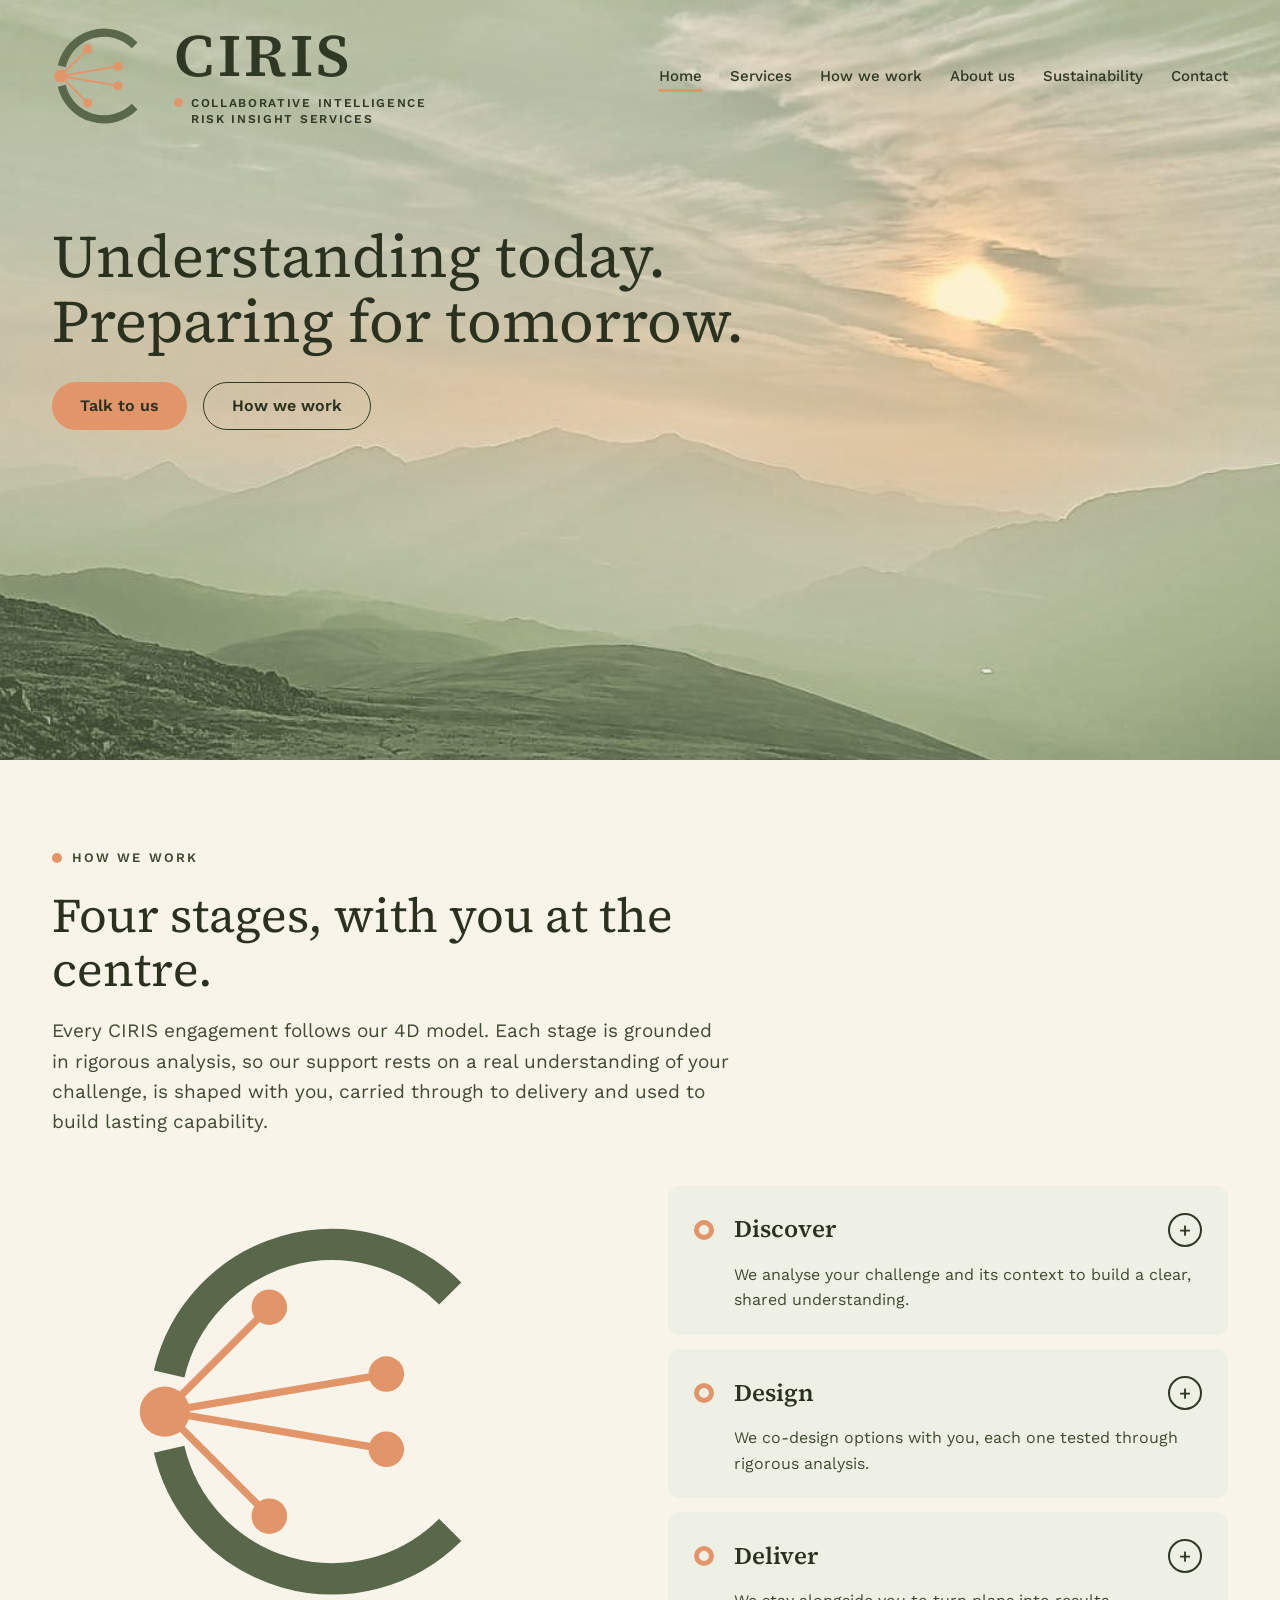
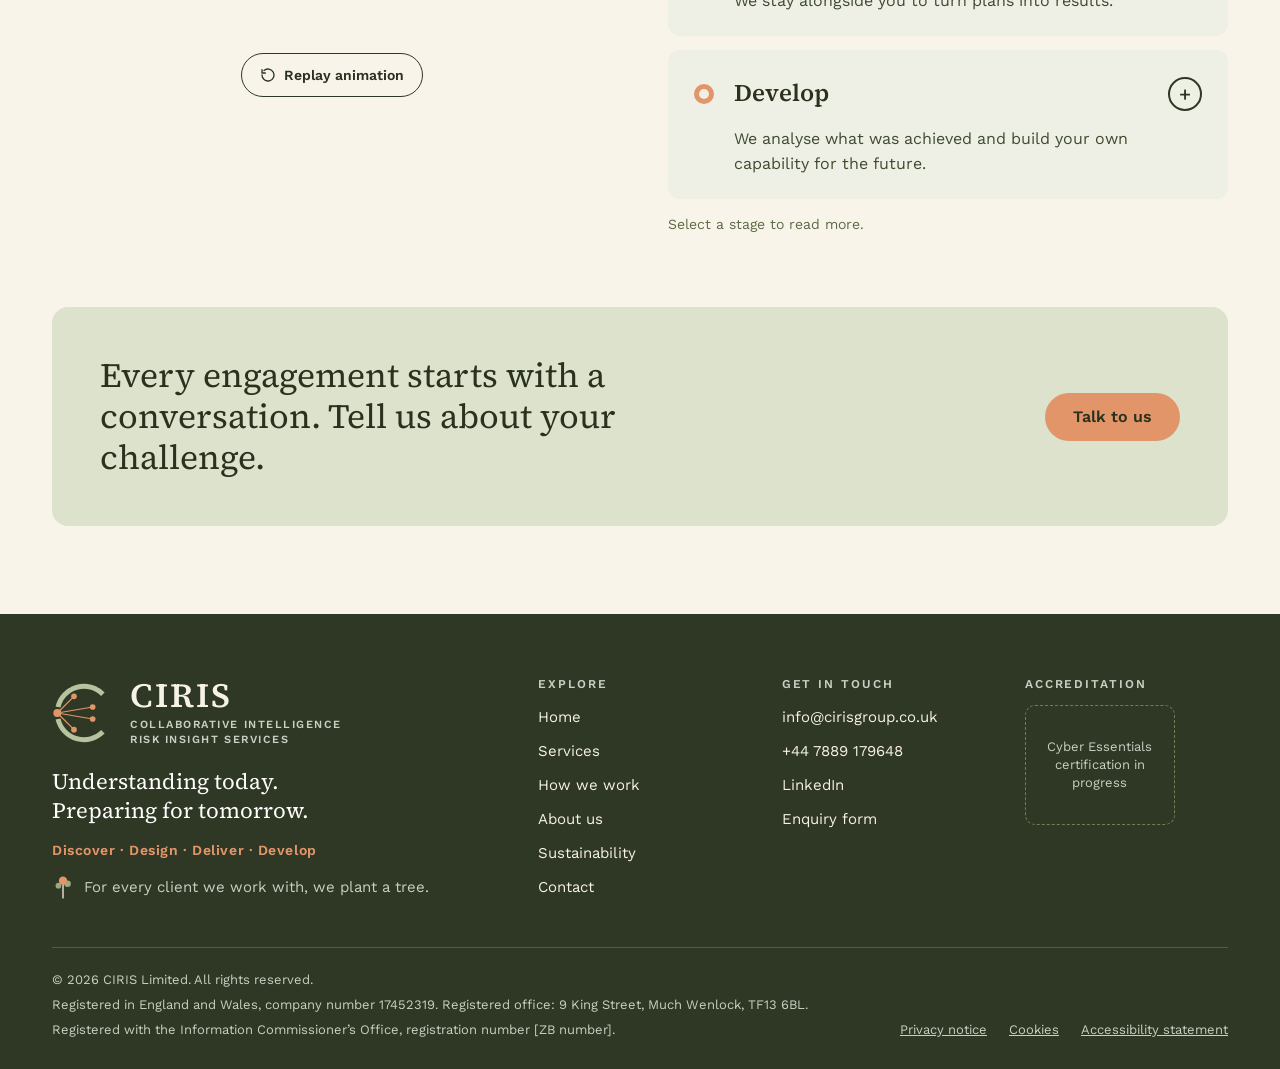
==== index.html @ aa565a88 "First version of the CIRIS website Home with 4D model, Services, About us, Sustainability, Contact, " ====
<!doctype html>
<html lang="en-GB">
<head>
<meta charset="utf-8">
<meta name="viewport" content="width=device-width, initial-scale=1">
<title>CIRIS | Collaborative Intelligence Risk Insight Services</title>
<meta name="description" content="CIRIS helps organisations understand complexity, anticipate change and act with confidence, through intelligence, risk and analysis expertise built in policing and public service.">
<meta name="theme-color" content="#2F3824">
<meta property="og:title" content="CIRIS | Collaborative Intelligence Risk Insight Services">
<meta property="og:description" content="CIRIS helps organisations understand complexity, anticipate change and act with confidence, through intelligence, risk and analysis expertise built in policing and public service.">
<meta property="og:type" content="website">
<meta property="og:image" content="https://cirisgroup.co.uk/assets/img/hero-landscape.jpg">
<link rel="icon" href="favicon.svg" type="image/svg+xml">
<link rel="preload" href="assets/fonts/source-serif-4-latin-400-normal.woff2" as="font" type="font/woff2" crossorigin>
<link rel="stylesheet" href="assets/css/site.css">
<script src="assets/js/site.js" defer></script>
</head>
<body>
<a class="skip" href="#main">Skip to content</a>

<section class="hero hero-home">
<img class="hero-img" src="assets/img/hero-landscape.jpg" alt="" width="1600" height="660" fetchpriority="high">
<header class="site-header">
<div class="wrap">
<a class="brand" href="index.html" aria-label="CIRIS home">
<svg class="brand-mark" viewBox="4 4 192 192" aria-hidden="true" focusable="false"><path d="M156.57 43.43 A80 80 0 0 0 22.05 82.0" fill="none" stroke="#59684A" stroke-width="15"/><path d="M22.05 118.0 A80 80 0 0 0 156.57 156.57" fill="none" stroke="#59684A" stroke-width="15"/><line x1="20" y1="100" x2="70" y2="50" stroke="#E3956A" stroke-width="3.5" stroke-linecap="round"/><line x1="20" y1="100" x2="126" y2="82" stroke="#E3956A" stroke-width="3.5" stroke-linecap="round"/><line x1="20" y1="100" x2="126" y2="118" stroke="#E3956A" stroke-width="3.5" stroke-linecap="round"/><line x1="20" y1="100" x2="70" y2="150" stroke="#E3956A" stroke-width="3.5" stroke-linecap="round"/><circle cx="20" cy="100" r="12" fill="#E3956A"/><circle cx="70" cy="50" r="8.5" fill="#E3956A"/><circle cx="126" cy="82" r="8.5" fill="#E3956A"/><circle cx="126" cy="118" r="8.5" fill="#E3956A"/><circle cx="70" cy="150" r="8.5" fill="#E3956A"/></svg>
<span class="brand-text"><span class="brand-name">CIRIS</span><span class="brand-full">Collaborative Intelligence<br>Risk Insight Services</span></span>
</a>
<nav class="main-nav" aria-label="Main">
<ul>
<li><a href="index.html" aria-current="page">Home</a></li>
<li><a href="services.html">Services</a></li>
<li><a href="#how-we-work">How we work</a></li>
<li><a href="about.html">About us</a></li>
<li><a href="sustainability.html">Sustainability</a></li>
<li><a href="contact.html">Contact</a></li>
</ul>
</nav>
</div>
</header>
<div class="wrap hero-body">
<h1>Understanding today.<br>Preparing for tomorrow.</h1>
<div class="btn-row">
<a class="btn btn-primary" href="mailto:info@cirisgroup.co.uk">Talk to us</a>
<a class="btn btn-outline" href="#how-we-work">How we work</a>
</div>
</div>
</section>
<main id="main">
<section id="how-we-work" class="wrap section-head">
<p class="eyebrow">How we work</p>
<h2>Four stages, with you at the centre.</h2>
<p class="lead">Every CIRIS engagement follows our 4D model. Each stage is grounded in rigorous analysis, so our support rests on a real understanding of your challenge, is shaped with you, carried through to delivery and used to build lasting capability.</p>
</section>
<section class="wrap model" aria-label="The 4D model">
<div class="model-graphic">
<svg id="net" class="net" viewBox="-34 -8 268 216" role="img" aria-label="The CIRIS mark becomes the 4D model: four nodes move onto the C as Discover, Design, Deliver and Develop, with the client at the centre.">
<path d="M156.57 43.43 A80 80 0 0 0 22.05 82.0" fill="none" stroke="#59684A" stroke-width="15"/>
<path d="M22.05 118.0 A80 80 0 0 0 156.57 156.57" fill="none" stroke="#59684A" stroke-width="15"/>
<path id="gap" d="M22.05 82.0 A80 80 0 0 0 22.05 118.0" fill="none" stroke="#59684A" stroke-width="15" style="opacity:1"/>
<line class="pulse p1" x1="140" y1="30.72" x2="100" y2="100"/>
<line class="pulse p2" x1="38.72" y1="48.58" x2="100" y2="100"/>
<line class="pulse p3" x1="38.72" y1="151.42" x2="100" y2="100"/>
<line class="pulse p4" x1="140" y1="169.28" x2="100" y2="100"/>
<circle class="ring" cx="100" cy="100" r="22"/>
<line id="s1" x1="100" y1="100" x2="140" y2="30.72" stroke="#E3956A" stroke-width="3.5" stroke-linecap="round"/>
<line id="s2" x1="100" y1="100" x2="38.72" y2="48.58" stroke="#E3956A" stroke-width="3.5" stroke-linecap="round"/>
<line id="s3" x1="100" y1="100" x2="38.72" y2="151.42" stroke="#E3956A" stroke-width="3.5" stroke-linecap="round"/>
<line id="s4" x1="100" y1="100" x2="140" y2="169.28" stroke="#E3956A" stroke-width="3.5" stroke-linecap="round"/>
<circle id="hub" cx="100" cy="100" r="22" fill="#E3956A"/>
<text id="hub-label" class="hublbl" x="100" y="102">CLIENT</text>
<circle id="n1" cx="140" cy="30.72" r="8.5" fill="#E3956A"/>
<circle id="n2" cx="38.72" cy="48.58" r="8.5" fill="#E3956A"/>
<circle id="n3" cx="38.72" cy="151.42" r="8.5" fill="#E3956A"/>
<circle id="n4" cx="140" cy="169.28" r="8.5" fill="#E3956A"/>
<text class="lbl" x="152" y="25">DISCOVER</text>
<text class="lbl end" x="26" y="41">DESIGN</text>
<text class="lbl end" x="26" y="166">DELIVER</text>
<text class="lbl" x="152" y="182">DEVELOP</text>
</svg>
<button type="button" id="replay" class="replay"><svg width="16" height="16" viewBox="0 0 24 24" aria-hidden="true" fill="none" stroke="currentColor" stroke-width="2" stroke-linecap="round" stroke-linejoin="round"><path d="M3 12a9 9 0 1 0 3-6.7"/><path d="M3 4v5h5"/></svg>Replay animation</button>
</div>
<div class="stages">
<ol>
<li><details class="stage">
<summary><span class="stage-title"><h3>Discover</h3><span class="toggle-icon" aria-hidden="true"></span></span><span class="stage-short">We analyse your challenge and its context to build a clear, shared understanding.</span></summary>
<div class="stage-more reveal"><p>We start by understanding you, your needs and the challenge you face. Our analysts examine the information you already hold, identify what is missing and assess the wider context and how the picture may change in the future.</p><p>Everything that follows rests on a clear, evidence-based and shared understanding.</p></div>
</details></li>
<li><details class="stage">
<summary><span class="stage-title"><h3>Design</h3><span class="toggle-icon" aria-hidden="true"></span></span><span class="stage-short">We co-design options with you, each one tested through rigorous analysis.</span></summary>
<div class="stage-more reveal"><p>We work through potential solutions with you, using analysis to test each option against the evidence, the risks and the outcomes you need. We are candid about the strengths and weaknesses of every approach.</p><p>Design concludes with a clear pathway and a solid plan to help you achieve your outcomes.</p></div>
</details></li>
<li><details class="stage">
<summary><span class="stage-title"><h3>Deliver</h3><span class="toggle-icon" aria-hidden="true"></span></span><span class="stage-short">We stay alongside you to turn plans into results.</span></summary>
<div class="stage-more reveal"><p>Too many plans remain on the shelf or fail to realise their intended benefits. We stay alongside you through implementation, providing practical support to turn plans into results and realise the benefits you intended.</p></div>
</details></li>
<li><details class="stage">
<summary><span class="stage-title"><h3>Develop</h3><span class="toggle-icon" aria-hidden="true"></span></span><span class="stage-short">We analyse what was achieved and build your own capability for the future.</span></summary>
<div class="stage-more reveal"><p>Development closes the loop and informs what comes next. Through structured debriefs and evaluation, we analyse the benefits achieved against the outcomes intended and learn from every engagement.</p><p>We then pass that knowledge on through training, workshops and mentoring in analysis, critical thinking, intelligence management and risk management, helping you become more self-sufficient and better prepared for future challenges.</p></div>
</details></li>
</ol>
<p class="hint">Select a stage to read more.</p>
</div>
</section>
<section class="wrap cta-band">
<div class="cta">
<h2>Every engagement starts with a conversation. Tell us about your challenge.</h2>
<a class="btn btn-primary" href="mailto:info@cirisgroup.co.uk">Talk to us</a>
</div>
</section>
</main>
<footer class="site-footer">
<div class="wrap">
<div class="ft-grid">
<div class="ft-brand">
<a class="ft-logo" href="index.html">
<svg class="" viewBox="4 4 192 192" aria-hidden="true" focusable="false"><path d="M156.57 43.43 A80 80 0 0 0 22.05 82.0" fill="none" stroke="#B7C29E" stroke-width="15"/><path d="M22.05 118.0 A80 80 0 0 0 156.57 156.57" fill="none" stroke="#B7C29E" stroke-width="15"/><line x1="20" y1="100" x2="70" y2="50" stroke="#E3956A" stroke-width="3.5" stroke-linecap="round"/><line x1="20" y1="100" x2="126" y2="82" stroke="#E3956A" stroke-width="3.5" stroke-linecap="round"/><line x1="20" y1="100" x2="126" y2="118" stroke="#E3956A" stroke-width="3.5" stroke-linecap="round"/><line x1="20" y1="100" x2="70" y2="150" stroke="#E3956A" stroke-width="3.5" stroke-linecap="round"/><circle cx="20" cy="100" r="12" fill="#E3956A"/><circle cx="70" cy="50" r="8.5" fill="#E3956A"/><circle cx="126" cy="82" r="8.5" fill="#E3956A"/><circle cx="126" cy="118" r="8.5" fill="#E3956A"/><circle cx="70" cy="150" r="8.5" fill="#E3956A"/></svg>
<span><strong>CIRIS</strong><small>Collaborative Intelligence<br>Risk Insight Services</small></span>
</a>
<p class="ft-tag">Understanding today.<br>Preparing for tomorrow.</p>
<p class="ft-4d">Discover · Design · Deliver · Develop</p>
<p class="ft-pledge"><svg width="22" height="24" viewBox="0 0 200 220" aria-hidden="true" focusable="false"><path d="M100 210 L100 70" stroke="#F6F2E7" stroke-width="12" stroke-linecap="round"/><circle cx="58" cy="98" r="26" fill="#9AA982"/><circle cx="142" cy="80" r="30" fill="#9AA982"/><circle cx="100" cy="52" r="38" fill="#E3956A"/></svg><span>For every client we work with, we plant a tree.</span></p>
</div>
<nav aria-label="Footer">
<h2>Explore</h2>
<ul>
<li><a href="index.html">Home</a></li>
<li><a href="services.html">Services</a></li>
<li><a href="index.html#how-we-work">How we work</a></li>
<li><a href="about.html">About us</a></li>
<li><a href="sustainability.html">Sustainability</a></li>
<li><a href="contact.html">Contact</a></li>
</ul>
</nav>
<div>
<h2>Get in touch</h2>
<ul>
<li><a href="mailto:info@cirisgroup.co.uk">info@cirisgroup.co.uk</a></li>
<li><a href="tel:+447889179648">+44 7889 179648</a></li>
<li><a href="#" rel="noopener"><!-- TODO: LinkedIn company page URL -->LinkedIn</a></li>
<li><a href="contact.html">Enquiry form</a></li>
</ul>
</div>
<div>
<h2>Accreditation</h2>
<!-- TODO: replace with the official Cyber Essentials badge once the certificate is issued -->
<div class="badge-slot">Cyber Essentials certification in progress</div>
</div>
</div>
<div class="ft-legal">
<div>
<p>© 2026 CIRIS Limited. All rights reserved.</p>
<p>Registered in England and Wales, company number 17452319. Registered office: 9 King Street, Much Wenlock, TF13 6BL.</p>
<p><!-- TODO: add ICO registration number -->Registered with the Information Commissioner’s Office, registration number [ZB number].</p>
</div>
<ul>
<li><a href="privacy.html">Privacy notice</a></li>
<li><a href="privacy.html#cookies">Cookies</a></li>
<li><a href="accessibility.html">Accessibility statement</a></li>
</ul>
</div>
</div>
</footer>
</body>
</html>
---- assets/css/site.css ----
/* CIRIS website stylesheet
   Palette: sage, deep moss, cream, with an amber accent.
   Fonts are self-hosted (no third-party requests, no cookies). */

@font-face { font-family: "Source Serif 4"; font-style: normal; font-weight: 400; font-display: swap; src: url("../fonts/source-serif-4-latin-400-normal.woff2") format("woff2"); }
@font-face { font-family: "Source Serif 4"; font-style: normal; font-weight: 600; font-display: swap; src: url("../fonts/source-serif-4-latin-600-normal.woff2") format("woff2"); }
@font-face { font-family: "Work Sans"; font-style: normal; font-weight: 400; font-display: swap; src: url("../fonts/work-sans-latin-400-normal.woff2") format("woff2"); }
@font-face { font-family: "Work Sans"; font-style: normal; font-weight: 500; font-display: swap; src: url("../fonts/work-sans-latin-500-normal.woff2") format("woff2"); }
@font-face { font-family: "Work Sans"; font-style: normal; font-weight: 600; font-display: swap; src: url("../fonts/work-sans-latin-600-normal.woff2") format("woff2"); }

:root {
  --cream: #F8F4EA;
  --card: #EEF0E5;
  --mist: #DCE2CC;
  --line: #C3CCAE;
  --sage: #59684A;
  --sage-soft: #9AA982;
  --sage-mid: #6F7F57;
  --label: #5C6B45;
  --text: #3F4A30;
  --ink: #2A321F;
  --moss: #2F3824;
  --accent: #E3956A;
  --accent-tint: #F6E2D4;
  --footer-muted: #C9CFC4;
  --serif: "Source Serif 4", Georgia, "Times New Roman", serif;
  --sans: "Work Sans", "Segoe UI", system-ui, sans-serif;
  --wrap: 1240px;
}

*, *::before, *::after { box-sizing: border-box; }
[hidden] { display: none !important; }
html { scroll-behavior: smooth; -webkit-text-size-adjust: 100%; }
@media (prefers-reduced-motion: reduce) { html { scroll-behavior: auto; } }
body { margin: 0; background: var(--cream); color: var(--text); font-family: var(--sans); font-size: 17px; line-height: 1.6; }
img { max-width: 100%; height: auto; display: block; }
a { color: var(--moss); }
a:hover { color: #1F261A; }
:focus-visible { outline: 3px solid var(--moss); outline-offset: 3px; }
h1, h2, h3 { font-family: var(--serif); font-weight: 400; color: var(--ink); margin: 0; line-height: 1.12; }
p { margin: 0; }

.wrap { max-width: var(--wrap); margin: 0 auto; padding-left: 32px; padding-right: 32px; }
.skip { position: absolute; left: -9999px; top: 8px; z-index: 100; background: var(--moss); color: #fff; padding: 10px 16px; border-radius: 8px; }
.skip:focus { left: 16px; }

/* ---------- Header ---------- */
.site-header { position: relative; z-index: 2; }
.site-header .wrap { display: flex; flex-wrap: wrap; align-items: center; justify-content: space-between; gap: 16px 32px; padding-top: 24px; padding-bottom: 24px; }
.brand { display: flex; align-items: center; gap: 18px; text-decoration: none; color: var(--moss); }
.brand-mark { width: 104px; height: 104px; flex: none; }
.brand-text { display: flex; flex-direction: column; gap: 10px; }
.brand-name { font-family: var(--serif); font-size: 60px; line-height: 1; font-weight: 600; letter-spacing: .06em; }
.brand-full { display: flex; align-items: flex-start; gap: 8px; font-size: 12px; line-height: 1.35; font-weight: 600; letter-spacing: .14em; text-transform: uppercase; }
.brand-full::before { content: ""; width: 9px; height: 9px; margin-top: 3px; border-radius: 50%; background: var(--accent); flex: none; }
.main-nav ul { list-style: none; margin: 0; padding: 0; display: flex; flex-wrap: wrap; gap: 8px 28px; font-size: 15px; font-weight: 500; }
.main-nav a { text-decoration: none; display: inline-block; padding: 8px 0; }
.main-nav a:hover { text-decoration: underline; text-underline-offset: 8px; }
.main-nav a[aria-current="page"] { text-decoration: underline; text-decoration-color: var(--accent); text-decoration-thickness: 3px; text-underline-offset: 8px; }
.on-photo .brand, .on-photo .main-nav { background: rgba(248,244,234,.88); border-radius: 999px; }
.on-photo .brand { padding: 6px 20px 6px 8px; }
.on-photo .main-nav { padding: 4px 24px; }

/* ---------- Photo heroes ---------- */
.hero { position: relative; overflow: hidden; background: #DCE0CC; }
.hero-img { position: absolute; left: 0; top: -40px; width: 100%; height: calc(100% + 80px) !important; object-fit: cover; will-change: transform; }
.hero-home { min-height: 760px; }
.hero-home .hero-img { object-position: 62% 45%; }
.hero-about { min-height: 460px; }
.hero-about .hero-img { object-position: 62% 60%; }
.hero-sus { min-height: 700px; display: flex; flex-direction: column; }
.hero-sus .hero-img { object-position: 50% 55%; }
.hero-body { position: relative; padding-top: 72px; padding-bottom: 72px; display: flex; flex-direction: column; gap: 28px; }
.hero-home h1 { font-size: 60px; line-height: 1.08; max-width: 760px; }
.hero-about h1 { font-size: 56px; max-width: 720px; }
.hero-card-wrap { position: relative; margin-top: auto; }
.hero-card { background: var(--cream); border-radius: 16px 16px 0 0; padding: 44px 48px 36px; max-width: 760px; display: flex; flex-direction: column; gap: 18px; }
.hero-card h1 { font-size: 54px; line-height: 1.1; }
.hero-card p { font-size: 19px; }

/* ---------- Common pieces ---------- */
.eyebrow { display: flex; align-items: center; gap: 10px; font-size: 13px; font-weight: 600; letter-spacing: .16em; text-transform: uppercase; color: var(--text); }
.eyebrow::before { content: ""; width: 10px; height: 10px; border-radius: 50%; background: var(--accent); flex: none; }
.kicker { font-size: 13px; font-weight: 600; letter-spacing: .16em; text-transform: uppercase; color: var(--label); }
.lead { font-size: 19px; max-width: 680px; }
.page-intro { padding-top: 48px; padding-bottom: 48px; display: flex; flex-direction: column; gap: 22px; }
.page-intro h1 { font-size: 54px; line-height: 1.1; max-width: 820px; }
.section-head { padding-top: 88px; padding-bottom: 24px; display: flex; flex-direction: column; gap: 20px; }
.section-head h2 { font-size: 48px; max-width: 760px; }
.btn { display: inline-flex; align-items: center; gap: 10px; min-height: 48px; padding: 0 28px; border-radius: 999px; font-family: var(--sans); font-weight: 600; font-size: 16px; text-decoration: none; color: var(--ink); cursor: pointer; border: 0; }
.btn-primary { background: var(--accent); }
.btn-primary:hover { background: #E8A47E; color: var(--ink); }
.btn-outline { border: 1.5px solid var(--moss); background: transparent; }
.btn-outline:hover { background: var(--card); }
.btn-row { display: flex; flex-wrap: wrap; gap: 16px; }
.cta-band { padding-bottom: 88px; }
.cta { background: var(--mist); border-radius: 16px; padding: 48px; display: flex; flex-wrap: wrap; align-items: center; justify-content: space-between; gap: 24px; }
.cta h2 { font-size: 34px; line-height: 1.2; max-width: 620px; }
.dots { list-style: none; margin: 0; padding: 0; display: flex; flex-direction: column; gap: 10px; }
.dots li { display: flex; gap: 12px; align-items: baseline; font-size: 16px; line-height: 1.5; }
.dots li::before { content: ""; flex: none; width: 7px; height: 7px; border-radius: 50%; background: var(--sage-mid); transform: translateY(-2px); }

/* ---------- Disclosure toggles (stages and bios) ---------- */
details > summary { list-style: none; cursor: pointer; }
details > summary::-webkit-details-marker { display: none; }
.toggle-icon { flex: none; width: 34px; height: 34px; border-radius: 50%; border: 2px solid var(--moss); display: inline-flex; align-items: center; justify-content: center; font-size: 20px; font-weight: 500; line-height: 1; color: var(--moss); }
.toggle-icon::before { content: "+"; }
details[open] .toggle-icon { background: var(--accent); }
details[open] .toggle-icon::before { content: "\2212"; }
.reveal { animation: reveal .3s ease-out; }
@keyframes reveal { from { opacity: 0; transform: translateY(-4px); } to { opacity: 1; transform: none; } }

/* ---------- Home: 4D model ---------- */
.model { padding-top: 24px; padding-bottom: 72px; display: flex; flex-wrap: wrap; align-items: flex-start; gap: 56px; }
.model-graphic { flex: 1 1 420px; min-width: 0; max-width: 560px; margin: 0 auto; display: flex; flex-direction: column; align-items: center; gap: 16px; }
.net { width: 100%; height: auto; display: block; overflow: visible; }
.net .lbl { font-family: var(--sans); font-size: 7px; font-weight: 600; letter-spacing: .12em; fill: var(--moss); }
.net .end { text-anchor: end; }
.net .hublbl { font-family: var(--sans); font-size: 5.4px; font-weight: 600; letter-spacing: .14em; fill: var(--ink); text-anchor: middle; }
.net .pulse { stroke: var(--accent); stroke-width: 3.5; stroke-linecap: round; stroke-dasharray: 5 160; stroke-dashoffset: 5; opacity: 0; }
.net.done .pulse { animation: travel 4s ease-in-out infinite; }
.net .p1 { animation-delay: .2s; } .net .p2 { animation-delay: 1.2s; } .net .p3 { animation-delay: 2.2s; } .net .p4 { animation-delay: 3.2s; }
.net .ring { fill: none; stroke: var(--accent); stroke-width: 1.2; opacity: 0; transform-origin: 100px 100px; }
.net.done .ring { animation: ring 3.2s ease-out .4s infinite; }
@keyframes travel { 0% { stroke-dashoffset: 5; opacity: 0; } 10% { opacity: 1; } 80% { opacity: 1; } 100% { stroke-dashoffset: -62; opacity: 0; } }
@keyframes ring { 0% { transform: scale(1); opacity: .7; } 100% { transform: scale(2.2); opacity: 0; } }
.replay { display: inline-flex; align-items: center; gap: 8px; min-height: 44px; padding: 0 18px; border: 1.5px solid var(--moss); border-radius: 999px; background: transparent; font-family: var(--sans); font-size: 14px; font-weight: 600; color: var(--ink); cursor: pointer; }
.replay:hover { background: var(--card); }
.stages { flex: 1 1 420px; min-width: 0; display: flex; flex-direction: column; gap: 14px; }
.stages ol { list-style: none; margin: 0; padding: 0; display: flex; flex-direction: column; gap: 14px; }
.stage { background: var(--card); border-radius: 12px; padding: 22px 26px; }
.stage summary { display: flex; flex-direction: column; gap: 10px; }
.stage-title { display: flex; align-items: center; gap: 20px; min-height: 44px; }
.stage-title::before { content: ""; width: 20px; height: 20px; border-radius: 50%; border: 5px solid var(--accent); flex: none; }
.stage-title h3 { flex: 1 1 auto; font-weight: 600; font-size: 24px; }
.stage summary:hover h3 { text-decoration: underline; text-decoration-thickness: 2px; text-underline-offset: 6px; }
.stage-short { margin-left: 40px; font-size: 16px; }
.stage-more { margin: 12px 0 0 40px; padding-top: 12px; border-top: 1px solid var(--line); display: flex; flex-direction: column; gap: 12px; font-size: 16px; line-height: 1.65; color: var(--moss); }
.hint { font-size: 14px; color: var(--label); }

/* ---------- Services ---------- */
.services { padding-bottom: 80px; display: grid; grid-template-columns: repeat(auto-fit, minmax(340px, 1fr)); gap: 24px; }
.svc { background: var(--card); border-radius: 16px; padding: 36px; display: flex; flex-direction: column; gap: 18px; }
.svc h2 { font-size: 32px; line-height: 1.15; }
.svc p { font-size: 17px; }
.band { background: var(--mist); }
.band .wrap { padding-top: 72px; padding-bottom: 72px; display: flex; flex-wrap: wrap; gap: 48px; }
.band-text { flex: 1 1 340px; min-width: 0; display: flex; flex-direction: column; gap: 16px; }
.band-text h2 { font-size: 40px; }
.band-text p { font-size: 18px; }
.chips-list { flex: 1 1 520px; min-width: 0; margin: 0; padding: 0; list-style: none; display: flex; flex-wrap: wrap; gap: 12px; align-content: flex-start; }
.chips-list li { background: var(--cream); border-radius: 999px; padding: 12px 20px; font-size: 16px; font-weight: 500; color: var(--ink); }
.follow { padding-top: 72px; display: flex; flex-direction: column; gap: 32px; }
.follow-row { display: flex; flex-wrap: wrap; align-items: center; justify-content: space-between; gap: 24px; border-top: 1px solid var(--mist); padding-top: 40px; }
.follow-row h2 { font-size: 30px; line-height: 1.2; }
.arrow-link { font-weight: 600; font-size: 16px; min-height: 44px; display: inline-flex; align-items: center; }

/* ---------- About ---------- */
.story { padding-top: 80px; padding-bottom: 40px; display: flex; flex-wrap: wrap; gap: 56px; }
.story-side { flex: 1 1 320px; min-width: 0; max-width: 400px; display: flex; flex-direction: column; gap: 24px; }
.story-side h2 { font-size: 44px; }
.stat { display: flex; flex-direction: column; gap: 4px; padding: 24px 0; border-top: 1px solid var(--line); border-bottom: 1px solid var(--line); }
.stat strong { font-family: var(--serif); font-weight: 400; font-size: 64px; line-height: 1; color: var(--ink); }
.stat span { font-size: 16px; line-height: 1.5; }
.story-body { flex: 1 1 520px; min-width: 0; display: flex; flex-direction: column; gap: 18px; font-size: 18px; line-height: 1.65; color: var(--moss); }
.turns { list-style: none; margin: 4px 0; padding: 0; display: flex; flex-wrap: wrap; gap: 12px; }
.turns li { flex: 1 1 160px; background: var(--card); border-radius: 12px; padding: 18px 20px; line-height: 1.45; }
.turns small { display: block; font-size: 13px; font-weight: 600; letter-spacing: .14em; text-transform: uppercase; color: var(--label); }
.turns span { font-family: var(--serif); font-size: 22px; color: var(--ink); }
.story-close { font-family: var(--serif); font-size: 23px; line-height: 1.45; color: var(--ink); }
.directors-head { padding-top: 56px; padding-bottom: 8px; }
.directors-head h2 { font-size: 40px; margin-bottom: 12px; }
.directors { padding-top: 24px; padding-bottom: 72px; }
.director { display: flex; flex-wrap: wrap; align-items: flex-start; gap: 56px; padding: 56px 0; border-top: 1px solid var(--mist); }
.director:last-child { border-bottom: 1px solid var(--mist); }
.director:nth-child(even) { flex-direction: row-reverse; justify-content: flex-end; }
.director img { flex: 0 1 360px; width: 100%; max-width: 360px; aspect-ratio: 4 / 5; object-fit: cover; border-radius: 12px; }
.director-text { flex: 1 1 420px; min-width: 0; padding-top: 32px; }
.director summary { display: flex; flex-direction: column; gap: 14px; }
.director-name { display: inline-flex; align-items: center; gap: 20px; min-height: 48px; }
.director-name h2 { font-size: 46px; line-height: 1.1; }
.director summary:hover h2 { text-decoration: underline; text-decoration-thickness: 2px; text-underline-offset: 8px; }
.director .toggle-icon { width: 40px; height: 40px; font-size: 24px; }
.bio { display: flex; flex-direction: column; gap: 16px; max-width: 660px; padding-top: 30px; font-size: 17px; line-height: 1.65; }
.bio .bio-lead { font-family: var(--serif); font-size: 23px; line-height: 1.4; font-weight: 600; color: var(--ink); }

/* ---------- Sustainability ---------- */
.pledge { background: var(--moss); color: #F1EEE2; }
.pledge .wrap { padding-top: 80px; padding-bottom: 80px; display: flex; flex-wrap: wrap; align-items: center; gap: 56px; }
.pledge-text { flex: 1 1 520px; min-width: 0; display: flex; flex-direction: column; gap: 20px; }
.pledge-text .kicker { color: var(--accent); }
.pledge-text h2 { font-size: 58px; line-height: 1.05; color: #fff; }
.pledge-text p { max-width: 640px; font-size: 21px; line-height: 1.55; }
.tree { width: 220px; height: 240px; flex: none; }
.tree .canopy { transform-origin: 100px 150px; animation: sway 6s ease-in-out infinite alternate; }
@keyframes sway { from { transform: rotate(-1.5deg); } to { transform: rotate(1.5deg); } }
.commitments { padding-top: 88px; padding-bottom: 40px; display: flex; flex-direction: column; gap: 40px; }
.commitments > h2 { font-size: 40px; }
.pillars { display: grid; grid-template-columns: repeat(auto-fit, minmax(300px, 1fr)); gap: 24px; }
.pillar { background: var(--card); border-radius: 16px; padding: 36px; display: flex; flex-direction: column; gap: 18px; }
.pillar h3 { font-size: 28px; line-height: 1.2; }
.quote { padding-top: 40px; padding-bottom: 56px; }
.quote figure { margin: 0; display: flex; flex-direction: column; gap: 16px; max-width: 900px; }
.quote blockquote { margin: 0; font-family: var(--serif); font-size: 34px; line-height: 1.3; color: var(--ink); }

/* ---------- Contact ---------- */
.contact { padding-top: 8px; padding-bottom: 88px; display: flex; flex-wrap: wrap; align-items: flex-start; gap: 40px; }
.form-card { flex: 999 1 560px; min-width: 0; background: var(--card); border-radius: 16px; padding: 44px; }
.form-card h2 { font-size: 32px; }
.enquiry { display: flex; flex-direction: column; gap: 24px; }
.fields { display: grid; grid-template-columns: repeat(auto-fit, minmax(220px, 1fr)); gap: 20px; }
.fld { display: flex; flex-direction: column; gap: 8px; }
.fld label, .fs legend { font-size: 15px; font-weight: 600; color: var(--ink); }
.opt { font-weight: 400; color: var(--label); }
.inp { width: 100%; min-height: 50px; padding: 12px 16px; border: 1.5px solid #8C9A75; border-radius: 10px; background: #fff; font-family: var(--sans); font-size: 16px; color: var(--ink); }
textarea.inp { min-height: 160px; resize: vertical; line-height: 1.55; }
.inp:focus { outline: 3px solid var(--moss); outline-offset: 2px; border-color: var(--moss); }
.fs { border: 0; margin: 0; padding: 0; display: flex; flex-direction: column; gap: 12px; }
.chips { display: flex; flex-wrap: wrap; gap: 10px; }
.chip { position: relative; display: inline-flex; }
.chip input { position: absolute; opacity: 0; width: 1px; height: 1px; }
.chip span { display: inline-flex; align-items: center; gap: 8px; min-height: 44px; padding: 0 18px; border: 1.5px solid #8C9A75; border-radius: 999px; background: #fff; font-size: 15px; font-weight: 500; color: var(--ink); cursor: pointer; }
.chip span::before { content: ""; width: 10px; height: 10px; border-radius: 50%; border: 2px solid #8C9A75; }
.chip input:checked + span { border-color: var(--moss); background: var(--accent-tint); }
.chip input:checked + span::before { background: var(--accent); border-color: var(--moss); }
.chip input:focus-visible + span { outline: 3px solid var(--moss); outline-offset: 2px; }
.consent { display: flex; gap: 12px; align-items: flex-start; font-size: 15px; line-height: 1.5; }
.consent input { flex: none; width: 22px; height: 22px; margin: 1px 0 0; accent-color: var(--moss); }
.hp { position: absolute; left: -9999px; width: 1px; height: 1px; overflow: hidden; }
.form-status { font-size: 15px; color: #8A2E12; }
.thanks { display: flex; flex-direction: column; gap: 18px; padding: 24px 0; }
.thanks h2 { font-size: 40px; }
.contact-side { flex: 1 1 360px; min-width: 0; display: flex; flex-direction: column; gap: 24px; }
.link-card { background: #fff; border: 1px solid var(--mist); border-radius: 16px; padding: 28px 28px 24px; display: flex; flex-direction: column; gap: 14px; }
.link-card svg { width: 100%; height: auto; overflow: visible; }
.link .trail { stroke: var(--accent); stroke-dasharray: 100 100; stroke-dashoffset: 100; transition: stroke-dashoffset .6s ease-out; }
.link .you-ring { fill: none; stroke: var(--accent); stroke-width: 1.4; transform-origin: 226px 100px; animation: breathe 2.8s ease-out infinite; }
.link .pulse { opacity: 0; }
.link .hub-ring { fill: none; stroke: var(--accent); stroke-width: 1.4; opacity: 0; transform-origin: 20px 100px; }
.link.sent .you-ring { animation: none; opacity: 0; }
.link.sent .pulse { animation: travel2 2.4s ease-in-out .2s infinite; }
.link.sent .hub-ring { animation: ripple 2.4s ease-out 1.2s infinite; }
@keyframes breathe { 0% { transform: scale(1); opacity: .8; } 100% { transform: scale(2.2); opacity: 0; } }
@keyframes travel2 { 0% { stroke-dashoffset: 0; opacity: 0; } 10% { opacity: 1; } 75% { opacity: 1; } 100% { stroke-dashoffset: -96; opacity: 0; } }
@keyframes ripple { 0% { transform: scale(1); opacity: .8; } 100% { transform: scale(2.6); opacity: 0; } }
.steps { list-style: none; margin: 0; padding: 0; display: flex; flex-direction: column; gap: 14px; counter-reset: step; }
.steps li { display: flex; gap: 16px; align-items: flex-start; font-size: 16px; line-height: 1.55; counter-increment: step; }
.steps li::before { content: counter(step); flex: none; width: 32px; height: 32px; border-radius: 50%; background: var(--moss); color: #fff; display: inline-flex; align-items: center; justify-content: center; font-size: 14px; font-weight: 600; margin-top: -4px; }
.side-cta { background: var(--mist); border-radius: 16px; padding: 28px; display: flex; flex-direction: column; gap: 14px; }
.side-cta h2 { font-size: 24px; }

/* ---------- Simple text pages ---------- */
.prose { padding-top: 48px; padding-bottom: 88px; max-width: 760px; display: flex; flex-direction: column; gap: 18px; }
.prose h1 { font-size: 48px; }
.prose h2 { font-size: 28px; margin-top: 16px; }

/* ---------- Footer ---------- */
.site-footer { background: var(--moss); color: #F6F2E7; }
.site-footer .wrap { padding-top: 64px; padding-bottom: 28px; }
.ft-grid { display: grid; grid-template-columns: repeat(auto-fit, minmax(200px, 1fr)); gap: 40px; }
.ft-brand { grid-column: span 2; min-width: 0; display: flex; flex-direction: column; gap: 14px; }
.ft-logo { display: flex; align-items: center; gap: 14px; text-decoration: none; color: #F6F2E7; }
.ft-logo svg { width: 64px; height: 64px; flex: none; }
.ft-logo strong { display: block; font-family: var(--serif); font-size: 34px; line-height: 1; font-weight: 600; letter-spacing: .06em; }
.ft-logo small { display: block; margin-top: 6px; font-size: 11px; line-height: 1.35; font-weight: 600; letter-spacing: .14em; text-transform: uppercase; color: var(--footer-muted); }
.ft-tag { margin-top: 6px; font-family: var(--serif); font-size: 22px; line-height: 1.3; color: #fff; }
.ft-4d { font-size: 14px; font-weight: 600; letter-spacing: .04em; color: var(--accent); }
.ft-pledge { display: flex; align-items: center; gap: 10px; font-size: 15px; color: var(--footer-muted); }
.site-footer h2 { font-family: var(--sans); margin: 0 0 14px; font-size: 12px; font-weight: 600; letter-spacing: .16em; text-transform: uppercase; color: var(--footer-muted); }
.site-footer ul { list-style: none; margin: 0; padding: 0; display: flex; flex-direction: column; gap: 10px; font-size: 15px; }
.site-footer a { color: #F6F2E7; text-decoration: none; }
.site-footer a:hover { color: var(--accent); text-decoration: underline; text-underline-offset: 3px; }
.site-footer a:focus-visible { outline-color: var(--accent); }
.badge-slot { width: 150px; height: 120px; border: 1.5px dashed var(--sage-mid); border-radius: 10px; display: flex; align-items: center; justify-content: center; text-align: center; padding: 12px; font-size: 13px; line-height: 1.4; color: var(--footer-muted); }
.ft-legal { margin-top: 48px; padding-top: 22px; border-top: 1px solid rgba(246,242,231,.18); display: flex; flex-wrap: wrap; justify-content: space-between; gap: 16px 40px; font-size: 13px; line-height: 1.6; color: var(--footer-muted); }
.ft-legal div { display: flex; flex-direction: column; gap: 4px; max-width: 760px; }
.site-footer .ft-legal ul { flex-direction: row; flex-wrap: wrap; gap: 8px 22px; align-self: flex-end; font-size: 13px; }
.site-footer .ft-legal a { color: var(--footer-muted); text-decoration: underline; }

/* ---------- Phones and small tablets ---------- */
@media (max-width: 760px) {
  body { font-size: 16px; }
  .wrap { padding-left: 16px; padding-right: 16px; }
  .brand { gap: 12px; }
  .brand-mark { width: 64px; height: 64px; }
  .brand-name { font-size: 38px; }
  .brand-full { font-size: 10px; }
  .main-nav { width: 100%; }
  .main-nav ul { gap: 4px 18px; font-size: 15px; }
  .on-photo .main-nav { border-radius: 16px; padding: 4px 16px; }
  .hero-home { min-height: 600px; }
  .hero-home h1, .hero-about h1 { font-size: 40px; }
  .hero-body { padding-top: 40px; }
  .hero-card { padding: 28px 20px 24px; }
  .hero-card h1, .page-intro h1 { font-size: 38px; }
  .section-head h2 { font-size: 34px; }
  .section-head { padding-top: 56px; }
  .services { grid-template-columns: 1fr; }
  .svc, .pillar { padding: 26px; }
  .cta { padding: 28px; }
  .cta h2 { font-size: 26px; }
  .band-text h2, .commitments > h2, .directors-head h2 { font-size: 32px; }
  .story-side h2 { font-size: 34px; }
  .director { gap: 24px; padding: 32px 0; }
  .director-text { padding-top: 0; }
  .director-name h2 { font-size: 32px; }
  .pledge-text h2 { font-size: 40px; }
  .pledge-text p { font-size: 18px; }
  .tree { width: 150px; height: 164px; }
  .quote blockquote { font-size: 26px; }
  .form-card { padding: 24px 18px; }
  .stage { padding: 18px; }
  .stage-short, .stage-more { margin-left: 0; }
  .ft-brand { grid-column: auto; }
}

@media (prefers-reduced-motion: reduce) {
  *, *::before, *::after { animation-duration: .001ms !important; animation-iteration-count: 1 !important; transition-duration: .001ms !important; }
  .net .pulse, .net .ring, .link .pulse, .link .hub-ring { display: none; }
  .hero-img { transform: none !important; }
}
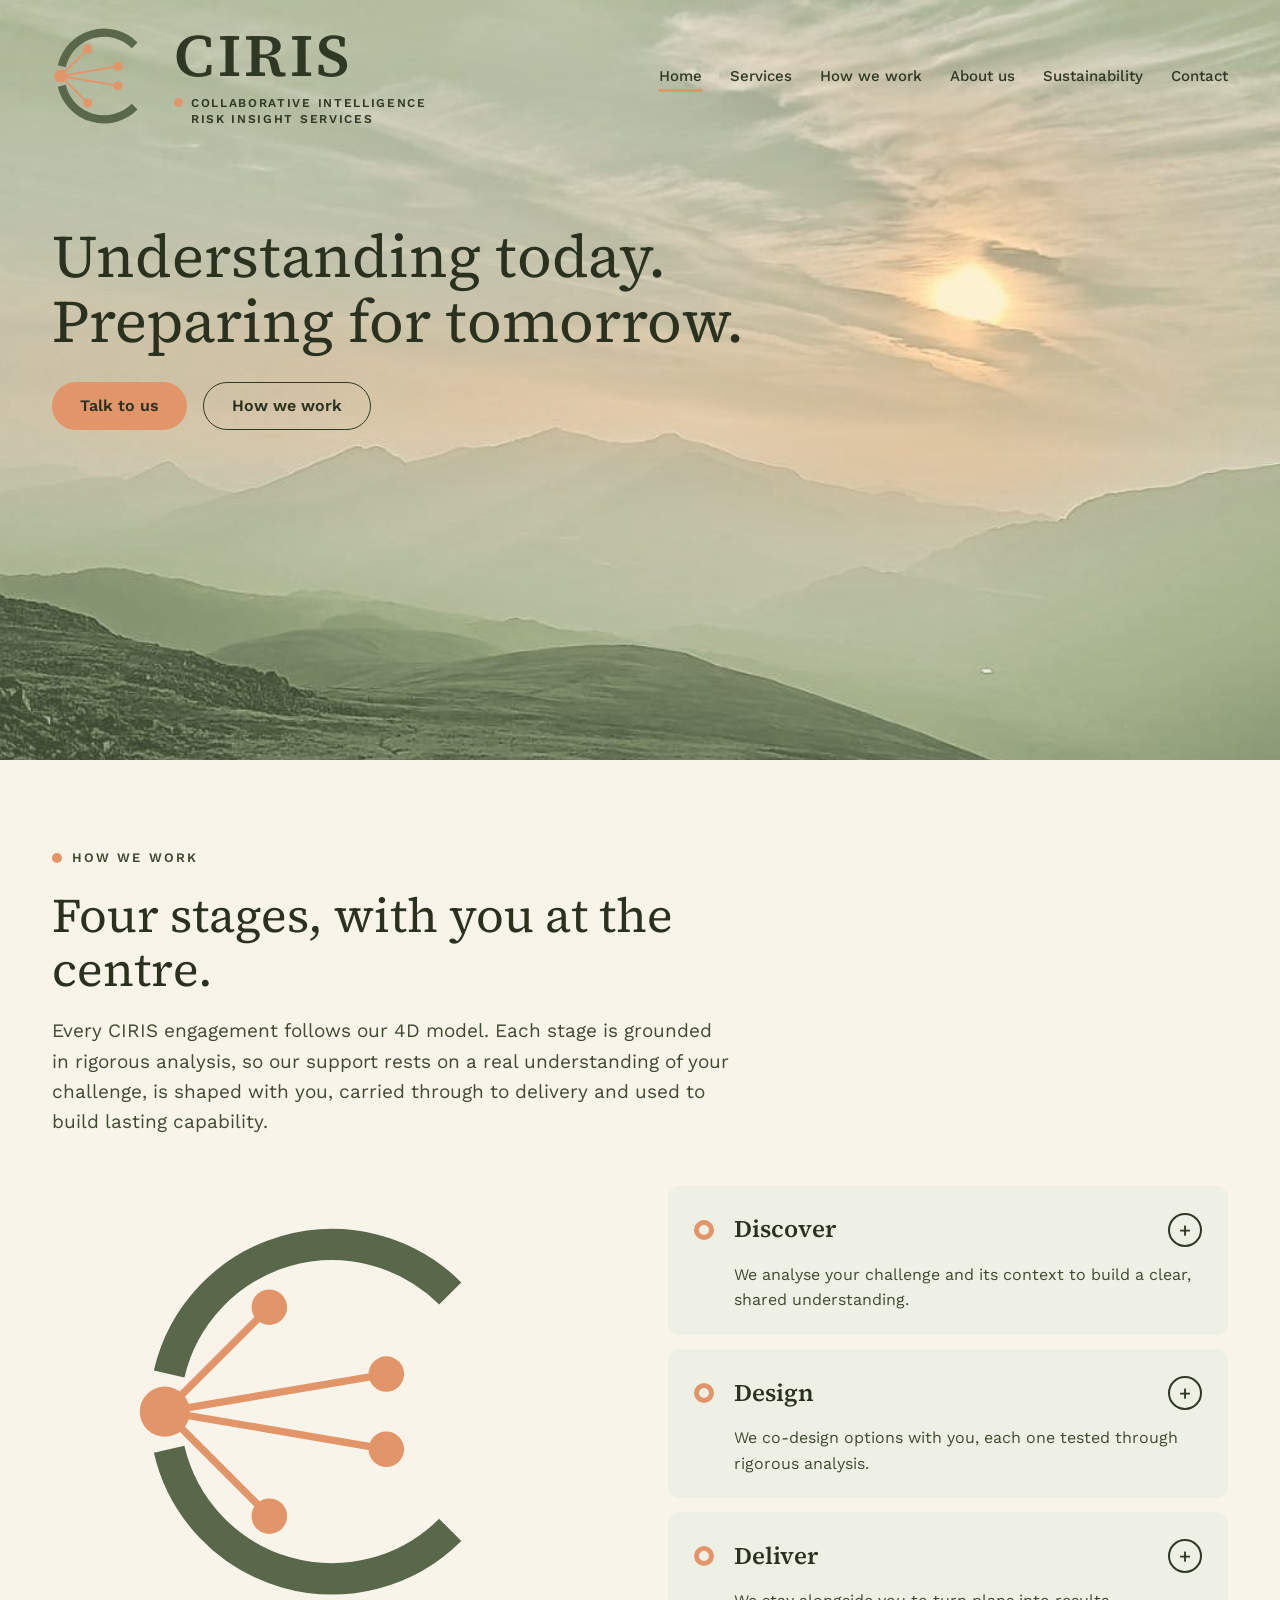
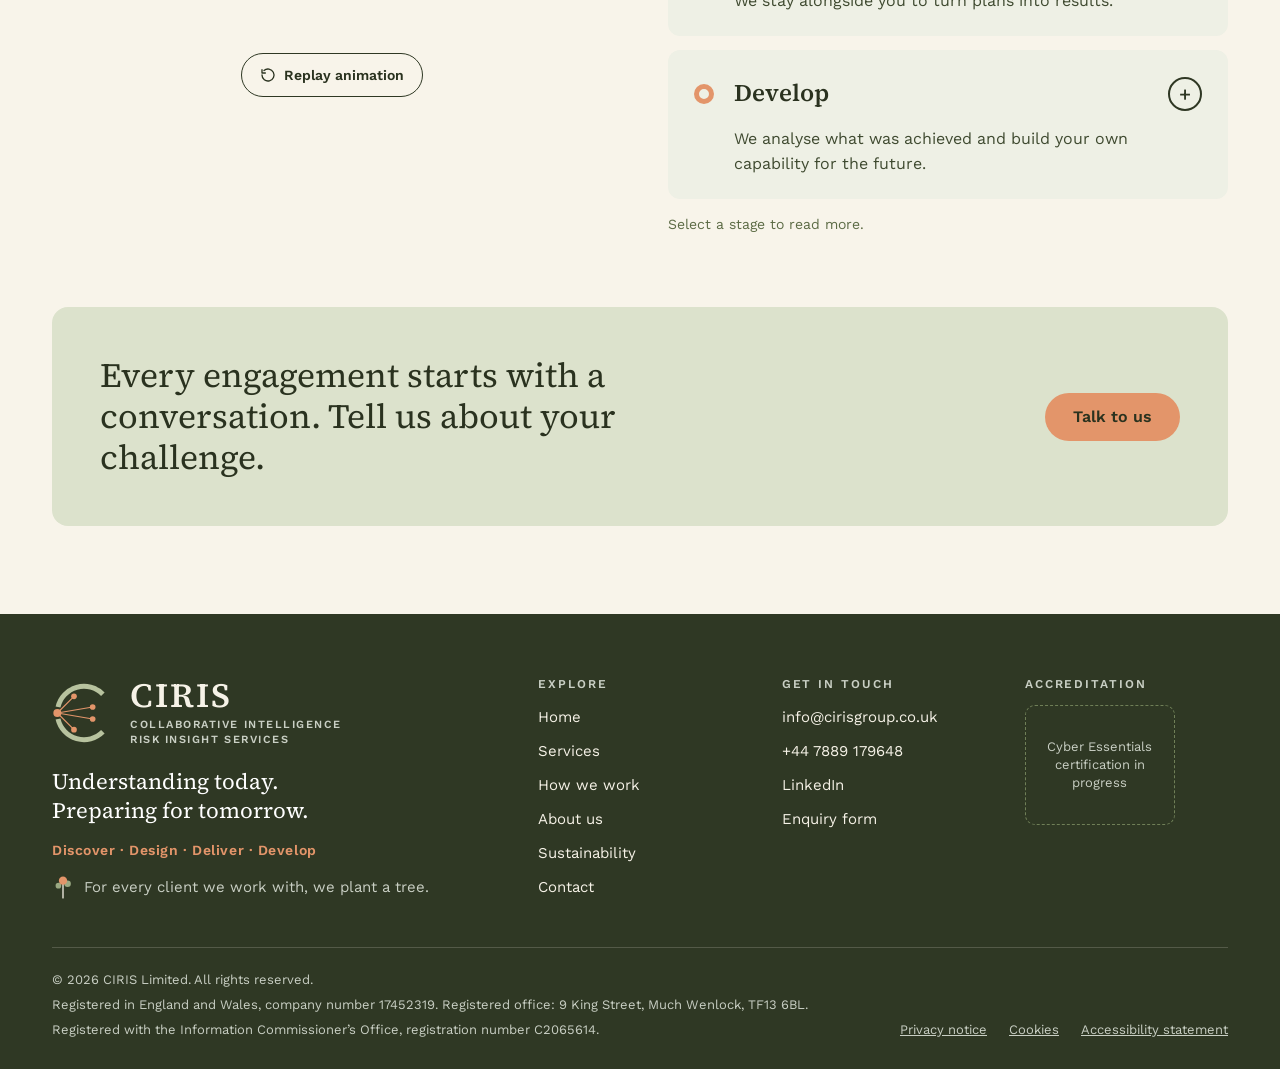
==== commit 9dc9c592: "Add ICO registration number to footer Co-Authored-By: Claude Opus 5.5 <noreply@anthropic.com> Claude" ====
--- a/index.html
+++ b/index.html
@@ -151,7 +151,7 @@
 <div>
 <p>© 2026 CIRIS Limited. All rights reserved.</p>
 <p>Registered in England and Wales, company number 17452319. Registered office: 9 King Street, Much Wenlock, TF13 6BL.</p>
-<p><!-- TODO: add ICO registration number -->Registered with the Information Commissioner’s Office, registration number [ZB number].</p>
+<p>Registered with the Information Commissioner’s Office, registration number C2065614.</p>
 </div>
 <ul>
 <li><a href="privacy.html">Privacy notice</a></li>
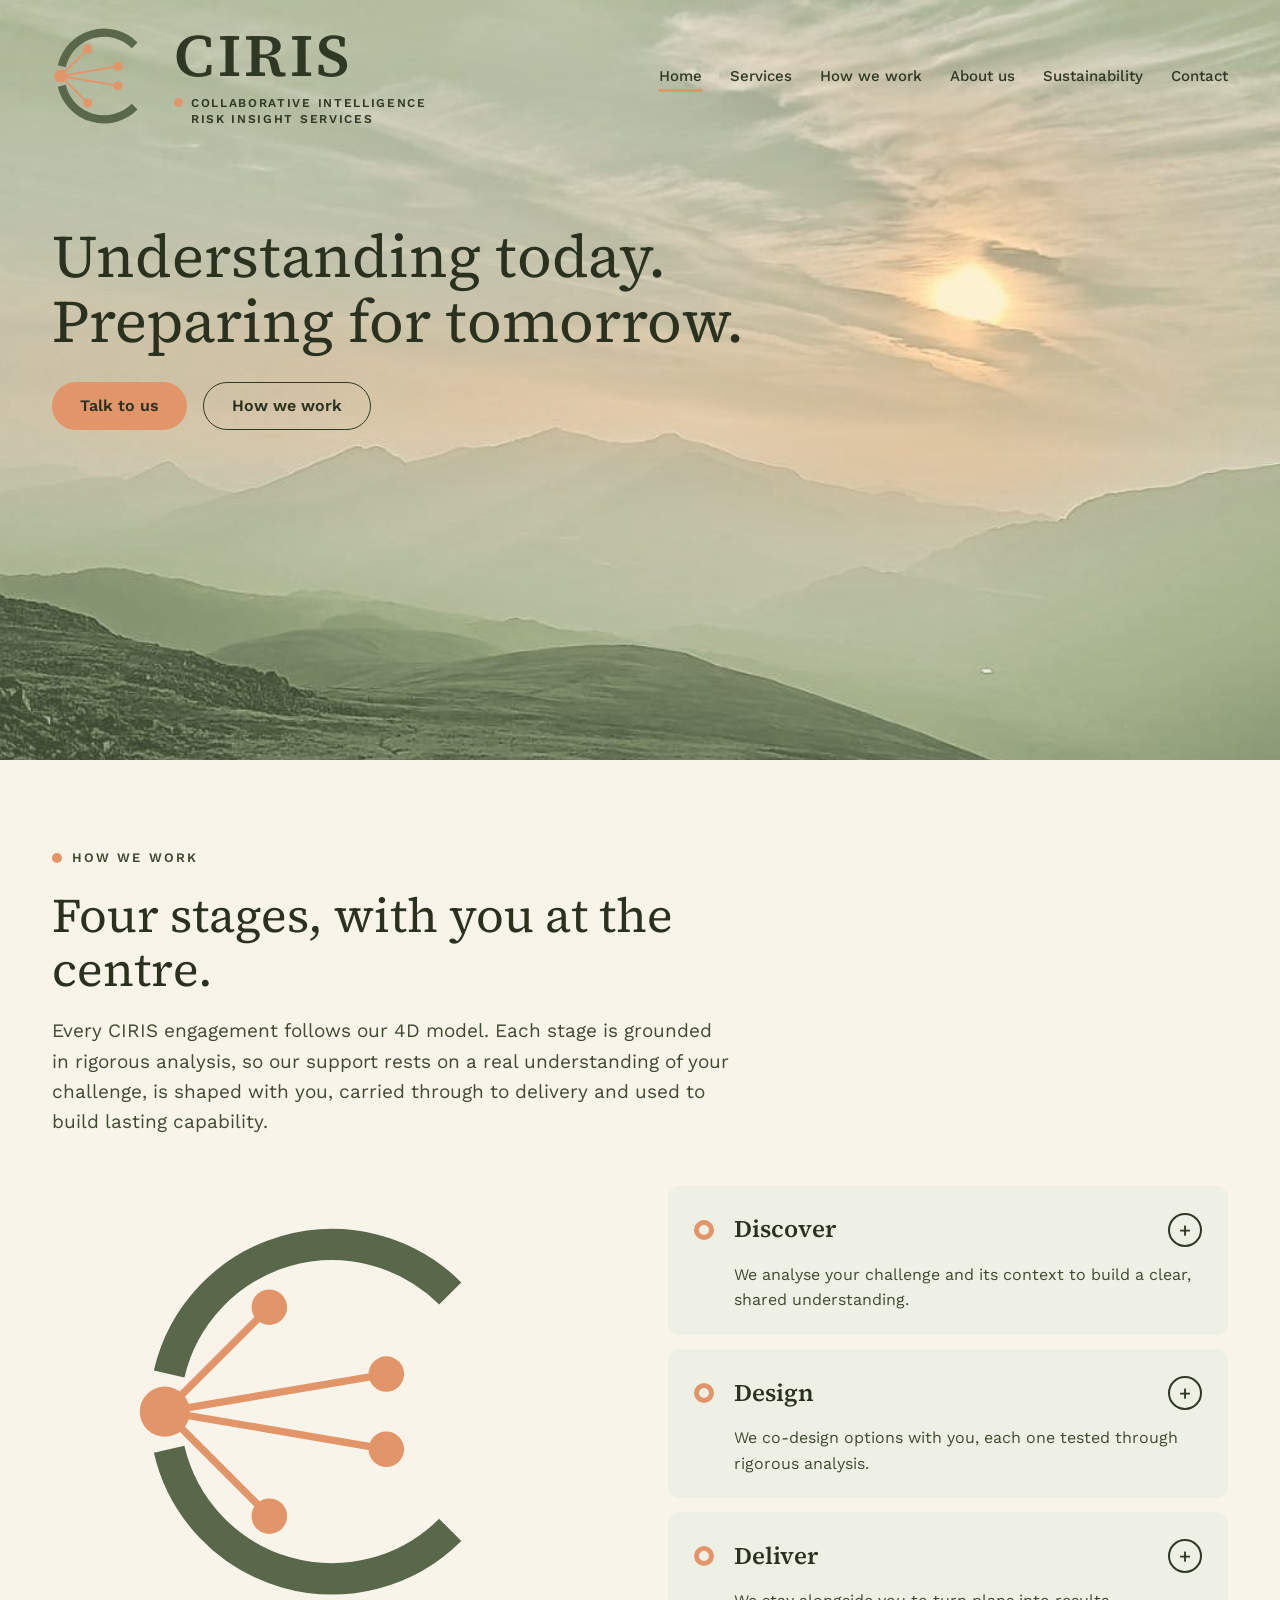
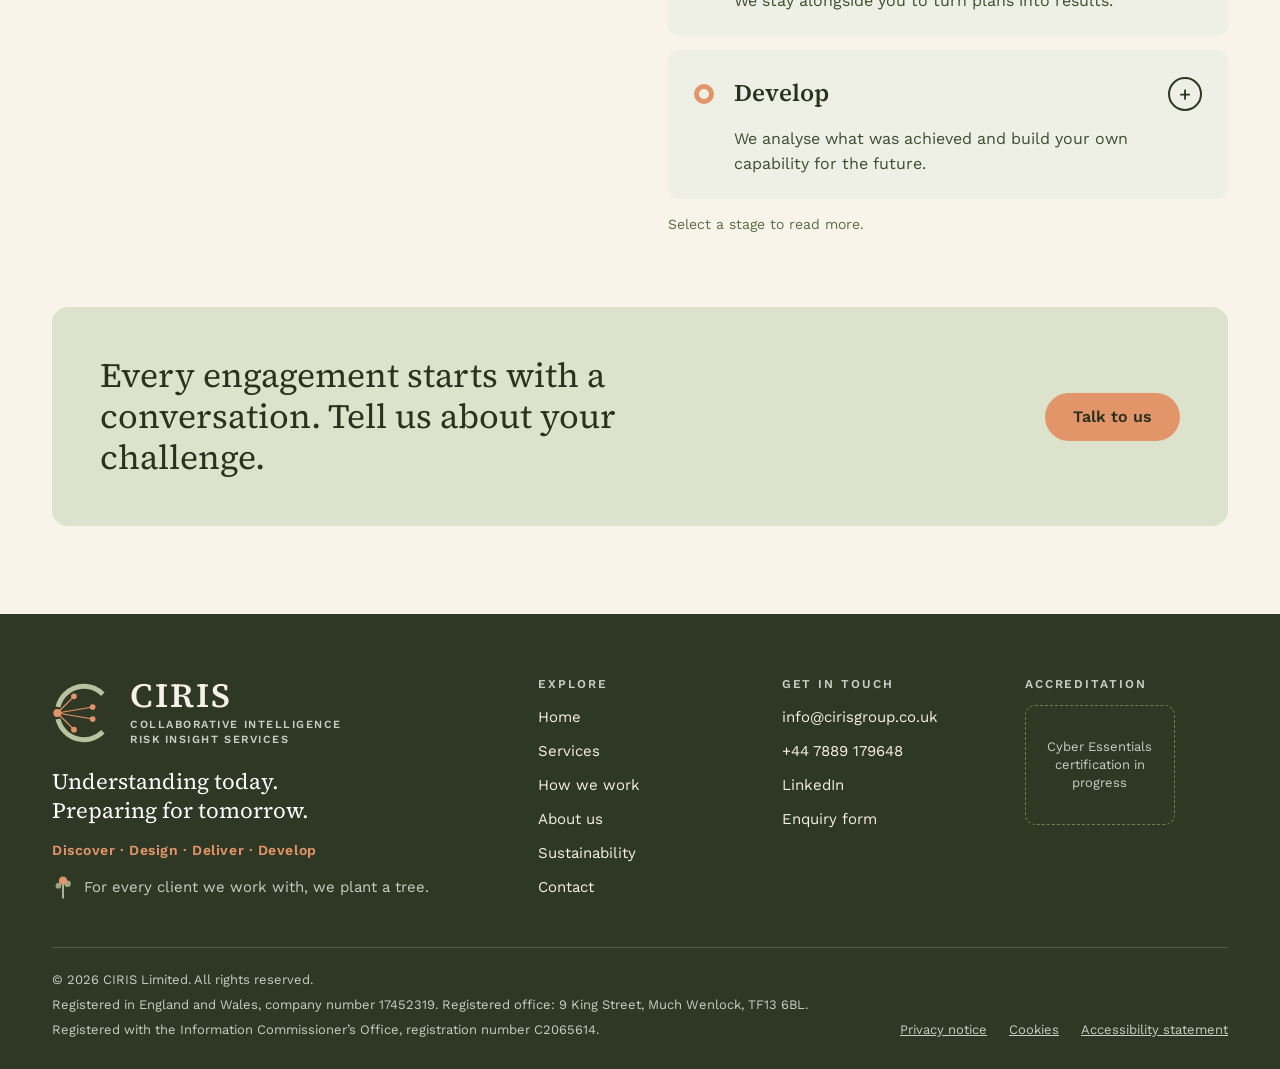
==== commit 29a52c17: "Hover to replay 4D animation, scrolling quick navigation, contact sidebar order - Remove the Replay " ====
--- a/index.html
+++ b/index.html
@@ -17,6 +17,12 @@
 </head>
 <body>
 <a class="skip" href="#main">Skip to content</a>
+<div class="mini-nav" id="mini-nav">
+<div class="wrap">
+<a class="mini-brand" href="index.html" aria-label="CIRIS home"><svg class="mini-mark" viewBox="4 4 192 192" aria-hidden="true" focusable="false"><path d="M156.57 43.43 A80 80 0 0 0 22.05 82.0" fill="none" stroke="#59684A" stroke-width="15"/><path d="M22.05 118.0 A80 80 0 0 0 156.57 156.57" fill="none" stroke="#59684A" stroke-width="15"/><line x1="20" y1="100" x2="70" y2="50" stroke="#E3956A" stroke-width="3.5" stroke-linecap="round"/><line x1="20" y1="100" x2="126" y2="82" stroke="#E3956A" stroke-width="3.5" stroke-linecap="round"/><line x1="20" y1="100" x2="126" y2="118" stroke="#E3956A" stroke-width="3.5" stroke-linecap="round"/><line x1="20" y1="100" x2="70" y2="150" stroke="#E3956A" stroke-width="3.5" stroke-linecap="round"/><circle cx="20" cy="100" r="12" fill="#E3956A"/><circle cx="70" cy="50" r="8.5" fill="#E3956A"/><circle cx="126" cy="82" r="8.5" fill="#E3956A"/><circle cx="126" cy="118" r="8.5" fill="#E3956A"/><circle cx="70" cy="150" r="8.5" fill="#E3956A"/></svg><span>CIRIS</span></a>
+<nav aria-label="Quick links"><ul><li><a href="index.html" aria-current="page">Home</a></li><li><a href="services.html">Services</a></li><li><a href="#how-we-work">How we work</a></li><li><a href="about.html">About us</a></li><li><a href="sustainability.html">Sustainability</a></li><li><a href="contact.html">Contact</a></li></ul></nav>
+</div>
+</div>
 
 <section class="hero hero-home">
 <img class="hero-img" src="assets/img/hero-landscape.jpg" alt="" width="1600" height="660" fetchpriority="high">
@@ -78,7 +84,6 @@
 <text class="lbl end" x="26" y="166">DELIVER</text>
 <text class="lbl" x="152" y="182">DEVELOP</text>
 </svg>
-<button type="button" id="replay" class="replay"><svg width="16" height="16" viewBox="0 0 24 24" aria-hidden="true" fill="none" stroke="currentColor" stroke-width="2" stroke-linecap="round" stroke-linejoin="round"><path d="M3 12a9 9 0 1 0 3-6.7"/><path d="M3 4v5h5"/></svg>Replay animation</button>
 </div>
 <div class="stages">
 <ol>
--- a/assets/css/site.css
+++ b/assets/css/site.css
@@ -60,6 +60,18 @@
 .on-photo .brand, .on-photo .main-nav { background: rgba(248,244,234,.88); border-radius: 999px; }
 .on-photo .brand { padding: 6px 20px 6px 8px; }
 .on-photo .main-nav { padding: 4px 24px; }
+
+/* ---------- Compact navigation shown after scrolling ---------- */
+.mini-nav { position: fixed; top: 0; left: 0; right: 0; z-index: 50; background: rgba(248,244,234,.9); -webkit-backdrop-filter: blur(8px); backdrop-filter: blur(8px); border-bottom: 1px solid rgba(195,204,174,.6); transform: translateY(-100%); visibility: hidden; transition: transform .25s ease, visibility .25s; }
+.mini-nav.show { transform: none; visibility: visible; }
+.mini-nav .wrap { display: flex; align-items: center; justify-content: space-between; gap: 24px; min-height: 56px; }
+.mini-brand { display: flex; align-items: center; gap: 8px; text-decoration: none; color: var(--moss); font-family: var(--serif); font-weight: 600; font-size: 20px; letter-spacing: .06em; }
+.mini-mark { width: 34px; height: 34px; flex: none; }
+.mini-nav ul { list-style: none; margin: 0; padding: 0; display: flex; gap: 22px; font-size: 14px; font-weight: 500; }
+.mini-nav a { color: var(--text); text-decoration: none; opacity: .78; display: inline-block; padding: 12px 0; }
+.mini-nav a:hover, .mini-nav a:focus-visible { opacity: 1; text-decoration: underline; text-underline-offset: 6px; }
+.mini-nav a[aria-current="page"] { opacity: 1; text-decoration: underline; text-decoration-color: var(--accent); text-decoration-thickness: 2px; text-underline-offset: 6px; }
+#how-we-work, #main { scroll-margin-top: 72px; }
 
 /* ---------- Photo heroes ---------- */
 .hero { position: relative; overflow: hidden; background: #DCE0CC; }
@@ -124,6 +136,7 @@
 .net.done .ring { animation: ring 3.2s ease-out .4s infinite; }
 @keyframes travel { 0% { stroke-dashoffset: 5; opacity: 0; } 10% { opacity: 1; } 80% { opacity: 1; } 100% { stroke-dashoffset: -62; opacity: 0; } }
 @keyframes ring { 0% { transform: scale(1); opacity: .7; } 100% { transform: scale(2.2); opacity: 0; } }
+.model-graphic .net { cursor: pointer; }
 .replay { display: inline-flex; align-items: center; gap: 8px; min-height: 44px; padding: 0 18px; border: 1.5px solid var(--moss); border-radius: 999px; background: transparent; font-family: var(--sans); font-size: 14px; font-weight: 600; color: var(--ink); cursor: pointer; }
 .replay:hover { background: var(--card); }
 .stages { flex: 1 1 420px; min-width: 0; display: flex; flex-direction: column; gap: 14px; }
@@ -312,6 +325,12 @@
   .stage { padding: 18px; }
   .stage-short, .stage-more { margin-left: 0; }
   .ft-brand { grid-column: auto; }
+  .mini-brand span { display: none; }
+  .mini-mark { width: 28px; height: 28px; }
+  .mini-nav .wrap { gap: 12px; }
+  .mini-nav nav { overflow-x: auto; -webkit-overflow-scrolling: touch; scrollbar-width: none; }
+  .mini-nav ul { gap: 16px; white-space: nowrap; font-size: 13px; }
+  .link-card { position: static; }
 }
 
 @media (prefers-reduced-motion: reduce) {
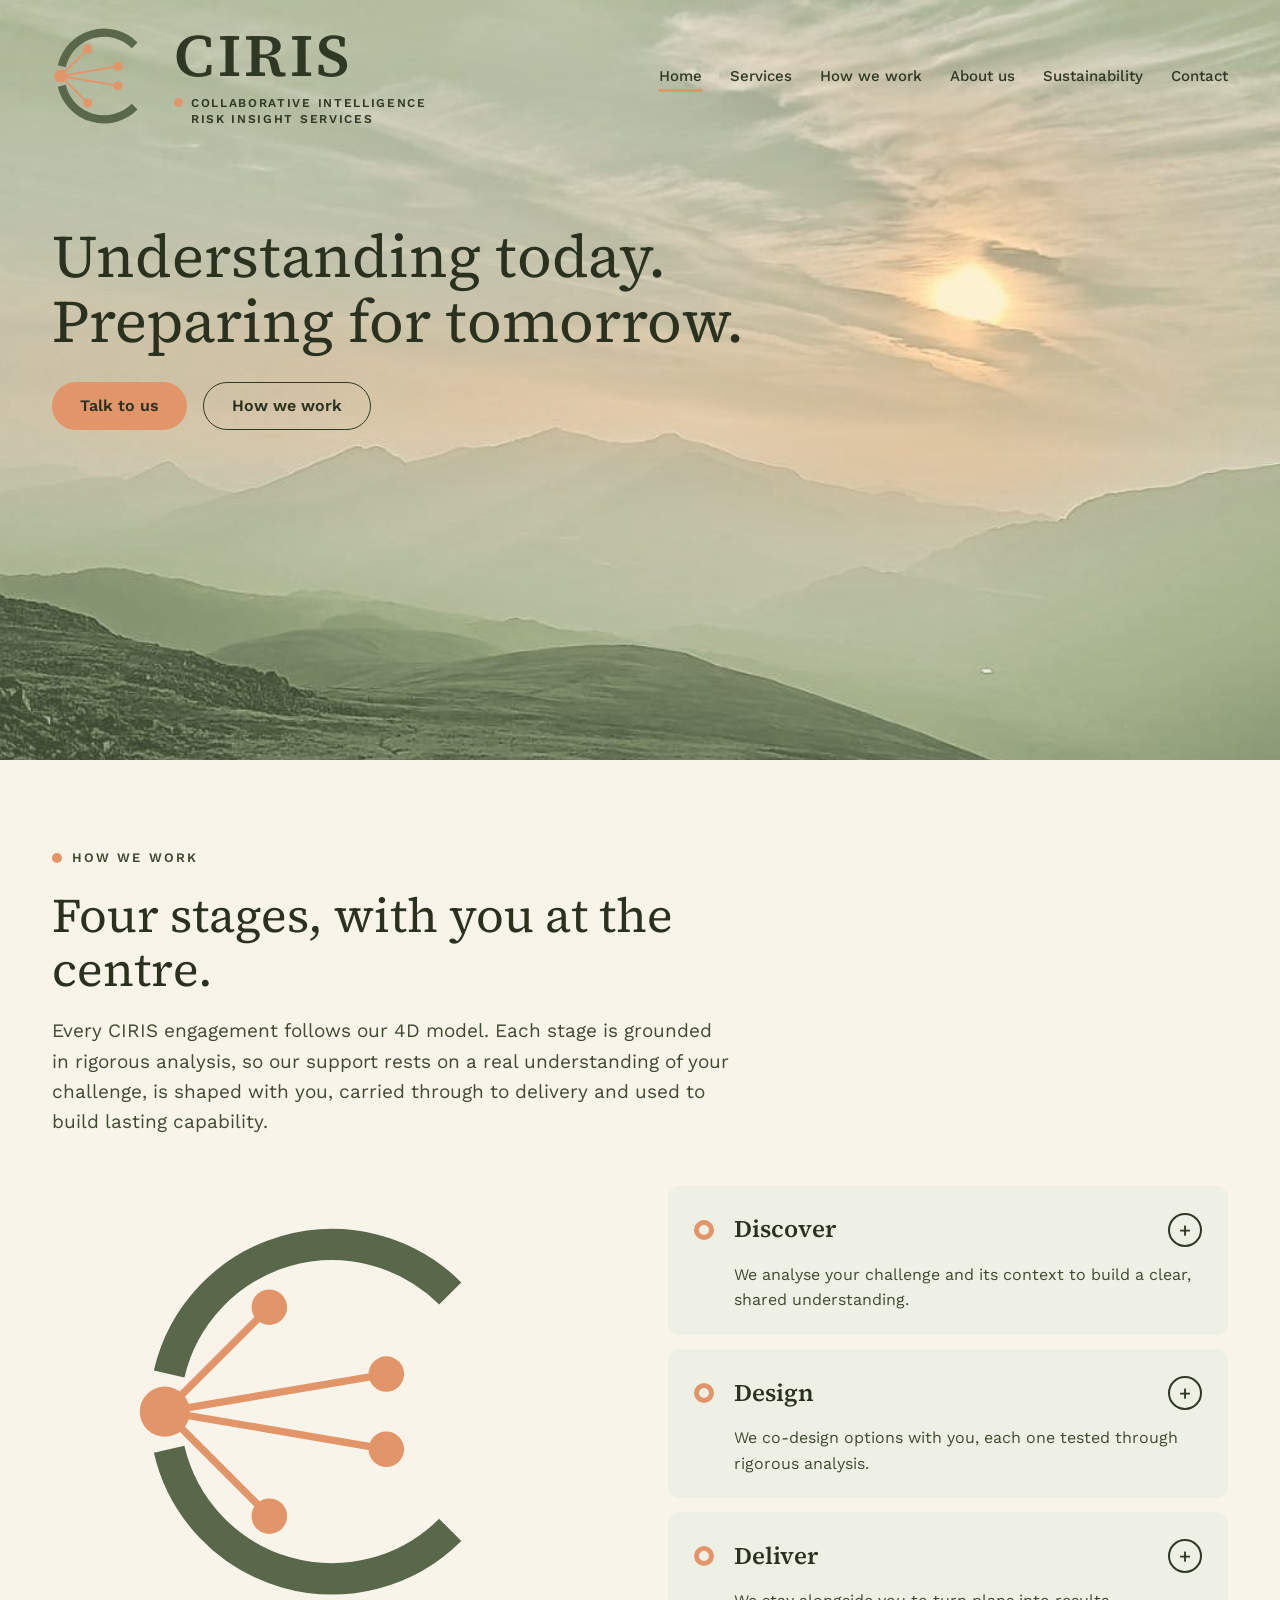
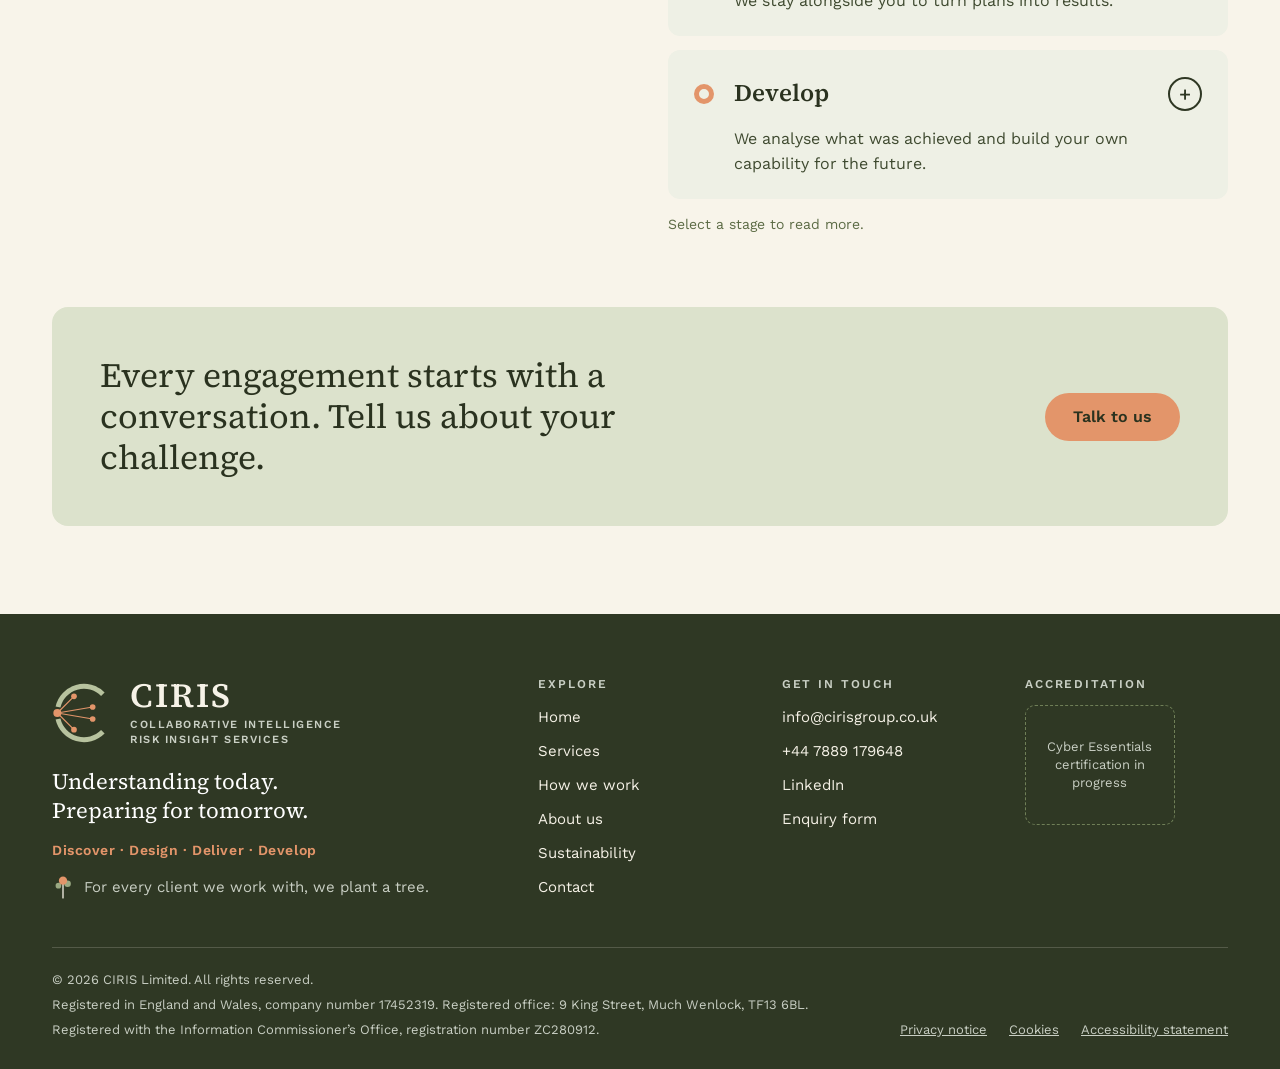
==== commit 466f534c: "Reorder directors (Leigh, Tracy, Colin) and correct ICO number Co-Authored-By: Claude Opus 5.5 <nore" ====
--- a/index.html
+++ b/index.html
@@ -156,7 +156,7 @@
 <div>
 <p>© 2026 CIRIS Limited. All rights reserved.</p>
 <p>Registered in England and Wales, company number 17452319. Registered office: 9 King Street, Much Wenlock, TF13 6BL.</p>
-<p>Registered with the Information Commissioner’s Office, registration number C2065614.</p>
+<p>Registered with the Information Commissioner’s Office, registration number ZC280912.</p>
 </div>
 <ul>
 <li><a href="privacy.html">Privacy notice</a></li>
